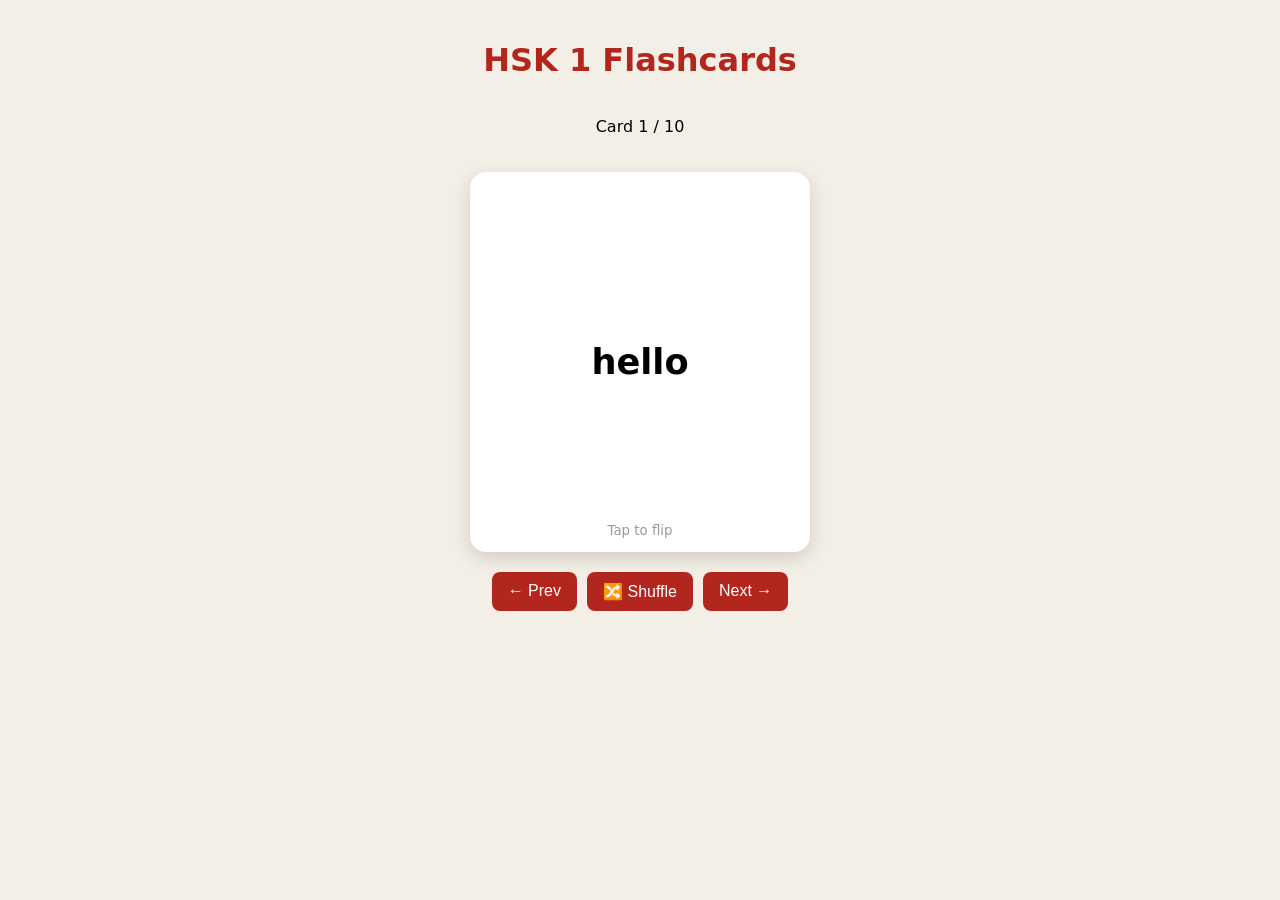
==== index.html @ f9e621a8 "Add files via upload" ====
<!DOCTYPE html>
<html lang="en">
<head>
  <meta charset="UTF-8">
  <meta name="viewport" content="width=device-width, initial-scale=1">
  <title>HSK 1 Flashcards</title>
  <link rel="stylesheet" href="style.css">
</head>
<body>
  <h1>HSK 1 Flashcards</h1>
  <p id="counter"></p>

  <div class="scene">
    <div class="card" id="card">
      <div class="face front">
        <span id="english"></span>
        <small>Tap to flip</small>
      </div>
      <div class="face back">
        <div id="hanzi"></div>
        <div id="pinyin"></div>
        <button id="speak" title="Play pronunciation">🔊 Listen</button>
        <div class="example">
          <div id="exZh"></div>
          <div id="exEn"></div>
        </div>
      </div>
    </div>
  </div>

  <div class="controls">
    <button id="prev">← Prev</button>
    <button id="shuffle">🔀 Shuffle</button>
    <button id="next">Next →</button>
  </div>

  <script src="words.js"></script>
  <script src="app.js"></script>
</body>
</html>
---- style.css ----
* { box-sizing: border-box; }
body {
  font-family: system-ui, sans-serif;
  background: #f4efe6;
  display: flex; flex-direction: column; align-items: center;
  min-height: 100vh; margin: 0; padding: 20px;
}
h1 { color: #b3261e; }
.scene { width: 340px; height: 380px; perspective: 1000px; margin: 20px 0; }
.card {
  position: relative; width: 100%; height: 100%;
  transition: transform .6s; transform-style: preserve-3d; cursor: pointer;
}
.card.flipped { transform: rotateY(180deg); }
.face {
  position: absolute; inset: 0; backface-visibility: hidden;
  background: #fff; border-radius: 16px; box-shadow: 0 6px 18px rgba(0,0,0,.15);
  display: flex; flex-direction: column; align-items: center;
  justify-content: center; padding: 20px; text-align: center;
}
.front #english { font-size: 2.2rem; font-weight: 600; }
.front small { position: absolute; bottom: 14px; color: #999; }
.back { transform: rotateY(180deg); gap: 8px; }
#hanzi { font-size: 4rem; }
#pinyin { font-size: 1.5rem; color: #b3261e; }
.example { margin-top: 10px; border-top: 1px solid #eee; padding-top: 10px; }
#exZh { font-size: 1.2rem; }
#exEn { color: #555; font-size: .95rem; }
button {
  padding: 10px 16px; border: none; border-radius: 8px;
  background: #b3261e; color: #fff; font-size: 1rem; cursor: pointer;
}
button:hover { background: #8f1e18; }
.controls { display: flex; gap: 10px; }
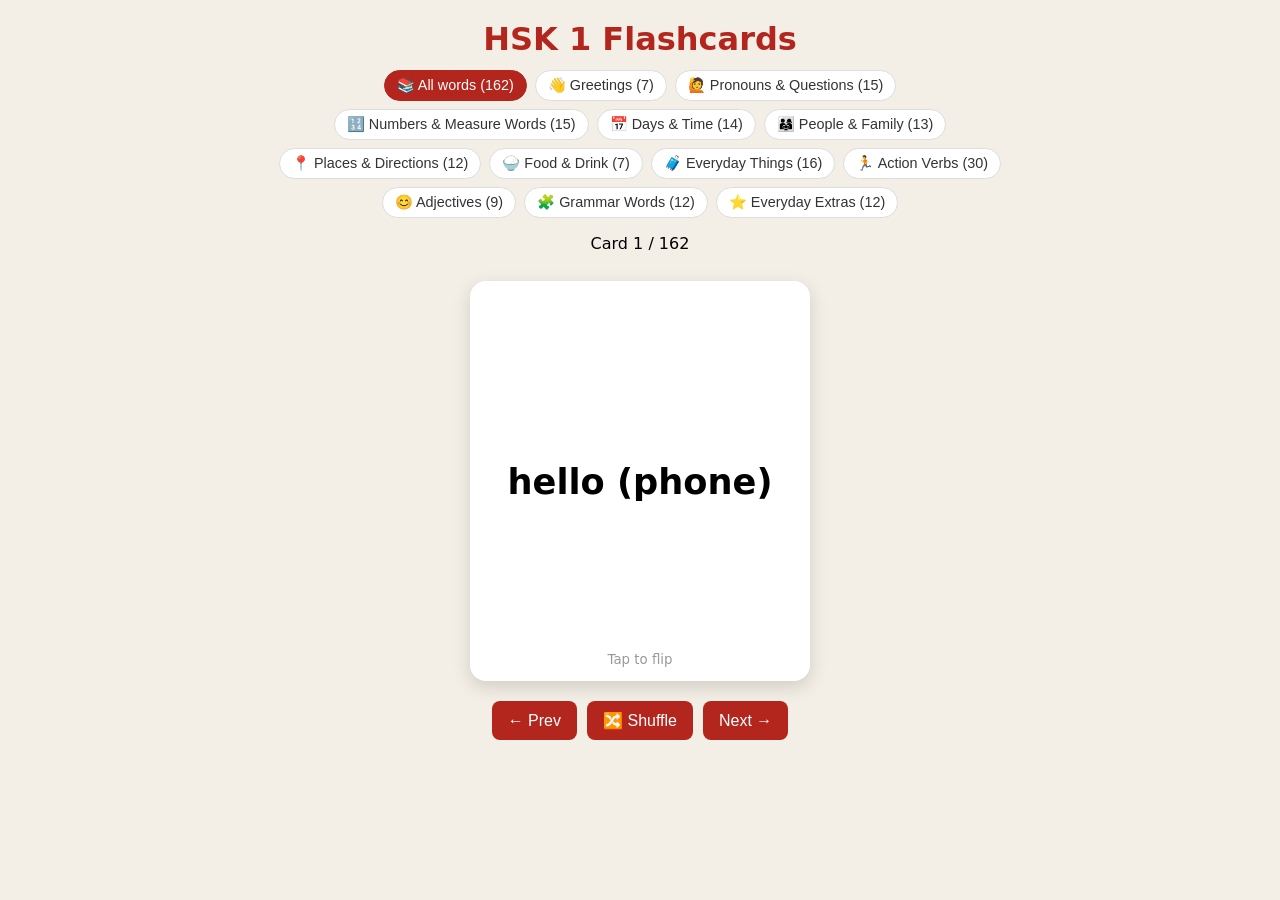
==== commit 7a31afd1: "Add files via upload" ====
--- a/index.html
+++ b/index.html
@@ -1,40 +1,42 @@
-<!DOCTYPE html>
-<html lang="en">
-<head>
-  <meta charset="UTF-8">
-  <meta name="viewport" content="width=device-width, initial-scale=1">
-  <title>HSK 1 Flashcards</title>
-  <link rel="stylesheet" href="style.css">
-</head>
-<body>
-  <h1>HSK 1 Flashcards</h1>
-  <p id="counter"></p>
-
-  <div class="scene">
-    <div class="card" id="card">
-      <div class="face front">
-        <span id="english"></span>
-        <small>Tap to flip</small>
-      </div>
-      <div class="face back">
-        <div id="hanzi"></div>
-        <div id="pinyin"></div>
-        <button id="speak" title="Play pronunciation">🔊 Listen</button>
-        <div class="example">
-          <div id="exZh"></div>
-          <div id="exEn"></div>
-        </div>
-      </div>
-    </div>
-  </div>
-
-  <div class="controls">
-    <button id="prev">← Prev</button>
-    <button id="shuffle">🔀 Shuffle</button>
-    <button id="next">Next →</button>
-  </div>
-
-  <script src="words.js"></script>
-  <script src="app.js"></script>
-</body>
-</html>+<!DOCTYPE html>
+<html lang="en">
+<head>
+  <meta charset="UTF-8">
+  <meta name="viewport" content="width=device-width, initial-scale=1">
+  <title>HSK 1 Flashcards</title>
+  <link rel="stylesheet" href="style.css">
+</head>
+<body>
+  <h1>HSK 1 Flashcards</h1>
+  <div id="cats" class="cats"></div>
+  <p id="counter"></p>
+
+  <div class="scene">
+    <div class="card" id="card">
+      <div class="face front">
+        <span id="english"></span>
+        <small>Tap to flip</small>
+      </div>
+      <div class="face back">
+        <div id="hanzi"></div>
+        <div id="pinyin"></div>
+        <button id="speak" title="Play pronunciation">🔊 Listen</button>
+        <div class="example">
+          <div id="exZh"></div>
+          <div id="exEn"></div>
+          <button id="speakEx" class="small">🔊 Sentence</button>
+        </div>
+      </div>
+    </div>
+  </div>
+
+  <div class="controls">
+    <button id="prev">← Prev</button>
+    <button id="shuffle">🔀 Shuffle</button>
+    <button id="next">Next →</button>
+  </div>
+
+  <script src="words.js"></script>
+  <script src="app.js"></script>
+</body>
+</html>
--- a/style.css
+++ b/style.css
@@ -1,34 +1,32 @@
 * { box-sizing: border-box; }
 body {
-  font-family: system-ui, sans-serif;
-  background: #f4efe6;
+  font-family: system-ui, sans-serif; background: #f4efe6;
   display: flex; flex-direction: column; align-items: center;
   min-height: 100vh; margin: 0; padding: 20px;
 }
-h1 { color: #b3261e; }
-.scene { width: 340px; height: 380px; perspective: 1000px; margin: 20px 0; }
-.card {
-  position: relative; width: 100%; height: 100%;
-  transition: transform .6s; transform-style: preserve-3d; cursor: pointer;
-}
+h1 { color: #b3261e; margin: 0 0 12px; }
+.cats { display: flex; flex-wrap: wrap; gap: 8px; justify-content: center; max-width: 760px; }
+.chip { background: #fff; color: #333; border: 1px solid #ddd; padding: 6px 12px; font-size: .9rem; border-radius: 20px; }
+.chip:hover { background: #f3d9d6; }
+.chip.active { background: #b3261e; color: #fff; border-color: #b3261e; }
+.scene { width: 340px; height: 400px; perspective: 1000px; margin: 12px 0 20px; }
+.card { position: relative; width: 100%; height: 100%; transition: transform .6s; transform-style: preserve-3d; cursor: pointer; }
 .card.flipped { transform: rotateY(180deg); }
 .face {
-  position: absolute; inset: 0; backface-visibility: hidden;
-  background: #fff; border-radius: 16px; box-shadow: 0 6px 18px rgba(0,0,0,.15);
-  display: flex; flex-direction: column; align-items: center;
-  justify-content: center; padding: 20px; text-align: center;
+  position: absolute; inset: 0; backface-visibility: hidden; background: #fff;
+  border-radius: 16px; box-shadow: 0 6px 18px rgba(0,0,0,.15);
+  display: flex; flex-direction: column; align-items: center; justify-content: center;
+  padding: 20px; text-align: center;
 }
 .front #english { font-size: 2.2rem; font-weight: 600; }
 .front small { position: absolute; bottom: 14px; color: #999; }
 .back { transform: rotateY(180deg); gap: 8px; }
-#hanzi { font-size: 4rem; }
+#hanzi { font-size: 3.6rem; }
 #pinyin { font-size: 1.5rem; color: #b3261e; }
-.example { margin-top: 10px; border-top: 1px solid #eee; padding-top: 10px; }
+.example { margin-top: 8px; border-top: 1px solid #eee; padding-top: 10px; display: flex; flex-direction: column; gap: 4px; align-items: center; }
 #exZh { font-size: 1.2rem; }
 #exEn { color: #555; font-size: .95rem; }
-button {
-  padding: 10px 16px; border: none; border-radius: 8px;
-  background: #b3261e; color: #fff; font-size: 1rem; cursor: pointer;
-}
+button { padding: 10px 16px; border: none; border-radius: 8px; background: #b3261e; color: #fff; font-size: 1rem; cursor: pointer; }
 button:hover { background: #8f1e18; }
+button.small { padding: 5px 10px; font-size: .85rem; margin-top: 4px; background: #777; }
 .controls { display: flex; gap: 10px; }
